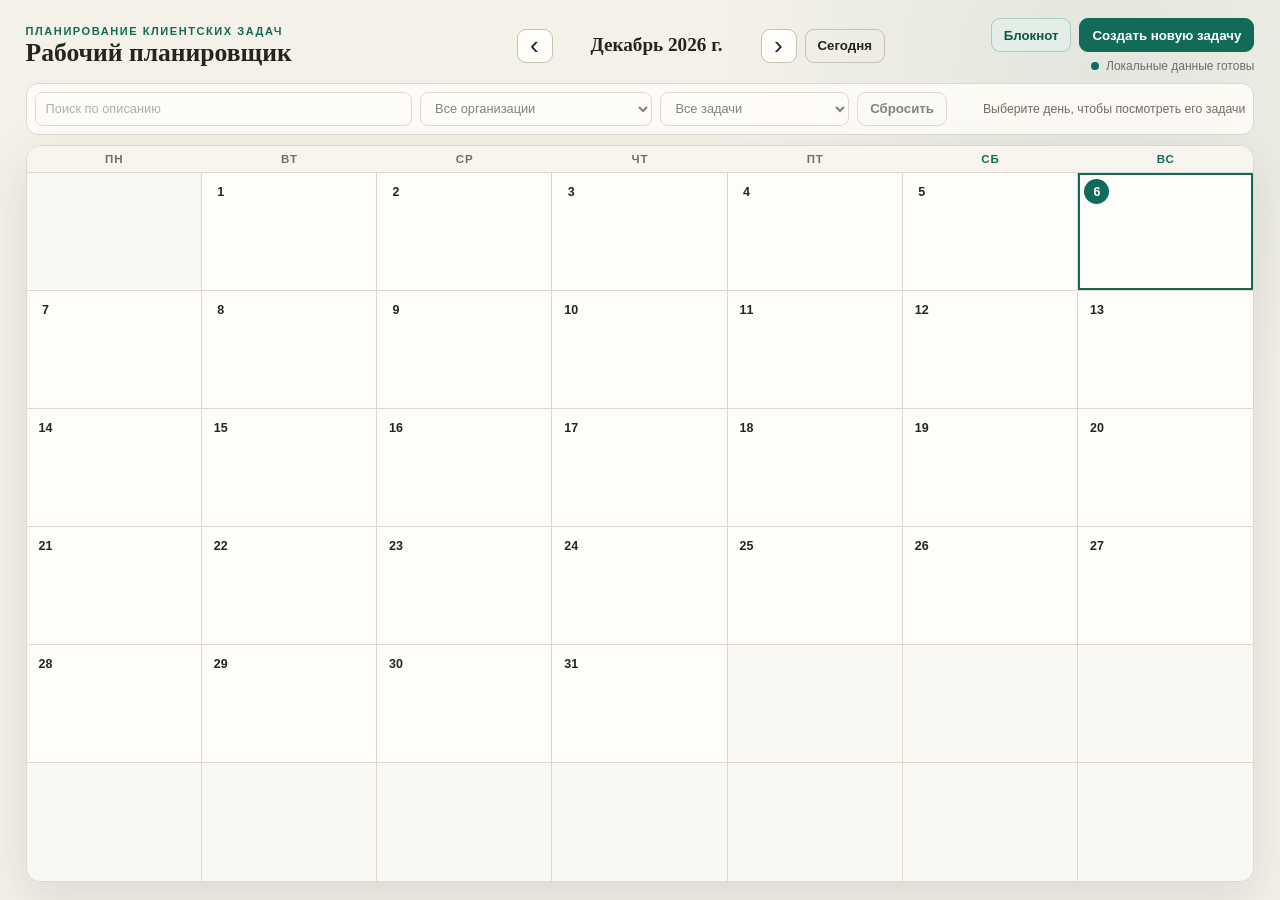
==== index.html @ 8e03b90f "feat: complete planner lifecycle checkpoint" ====
<!doctype html>
<html lang="ru">
<head>
  <meta charset="UTF-8">
  <meta name="viewport" content="width=device-width, initial-scale=1.0">
  <meta name="color-scheme" content="light">
  <title>Рабочий планировщик</title>
  <link rel="stylesheet" href="styles.css">
  <script src="app.js" defer></script>
</head>
<body>
  <div class="app-shell" id="app" data-app-state="loading">
    <header class="app-header">
      <div class="brand">
        <p class="brand__eyebrow">Планирование клиентских задач</p>
        <h1 class="brand__title">Рабочий планировщик</h1>
      </div>

      <div class="month-navigation" aria-label="Навигация по календарю">
        <button class="icon-button" id="previousMonthButton" type="button" aria-label="Предыдущий месяц">‹</button>
        <h2 class="month-navigation__title" id="monthTitle" aria-live="polite"></h2>
        <button class="icon-button" id="nextMonthButton" type="button" aria-label="Следующий месяц">›</button>
        <button class="button button--quiet" id="todayButton" type="button">Сегодня</button>
      </div>

      <div class="header-actions">
        <button class="button button--secondary" id="notebookButton" type="button">Блокнот</button>
        <button class="button button--primary" id="createTaskButton" type="button">Создать новую задачу</button>
      </div>

      <div class="storage-status" aria-live="polite">
        <span class="storage-status__dot" aria-hidden="true"></span>
        <span id="storageStatus">Проверка локальных данных…</span>
      </div>
    </header>

    <section class="toolbar" aria-label="Поиск и фильтры">
      <label class="field field--search">
        <span class="visually-hidden">Поиск по описанию</span>
        <input id="searchInput" type="search" placeholder="Поиск по описанию" disabled
               title="Поиск будет добавлен на шаге 5">
      </label>
      <label class="field">
        <span class="visually-hidden">Организация</span>
        <select id="organizationFilter" disabled title="Фильтр будет добавлен на шаге 5">
          <option>Все организации</option>
        </select>
      </label>
      <label class="field">
        <span class="visually-hidden">Статус</span>
        <select id="statusFilter" disabled title="Фильтр будет добавлен на шаге 5">
          <option>Все задачи</option>
        </select>
      </label>
      <button class="button button--quiet" id="resetFiltersButton" type="button" disabled
              title="Сброс фильтров будет добавлен на шаге 5">Сбросить</button>
      <p class="toolbar__hint" id="calendarHint">Выберите день, чтобы посмотреть его задачи</p>
    </section>

    <main class="app-main">
      <section class="calendar-panel" id="calendarPanel" aria-labelledby="monthTitle">
        <div class="weekday-row" aria-hidden="true">
          <span>Пн</span><span>Вт</span><span>Ср</span><span>Чт</span><span>Пт</span><span>Сб</span><span>Вс</span>
        </div>
        <div class="calendar-grid" id="calendarGrid"></div>
      </section>

      <section class="blocking-state" id="storageError" role="alert" aria-live="assertive" hidden>
        <div class="blocking-state__mark" aria-hidden="true">!</div>
        <div class="blocking-state__content">
          <h2 id="storageErrorTitle">Не удалось прочитать локальные данные</h2>
          <p id="storageErrorText">Данные не были изменены.</p>
          <div class="blocking-state__actions">
            <button class="button button--primary" id="retryStorageButton" type="button">Повторить чтение</button>
            <button class="button button--danger" id="clearStorageButton" type="button">Очистить локальные данные</button>
          </div>
        </div>
      </section>
    </main>

    <div class="toast" id="toast" role="status" aria-live="polite" hidden></div>
  </div>

  <dialog class="day-dialog" id="dayDialog" aria-labelledby="dayDialogTitle">
    <div class="day-dialog__content">
      <header class="day-dialog__header">
        <div>
          <p class="day-dialog__eyebrow">Задачи на день</p>
          <h2 id="dayDialogTitle"></h2>
        </div>
        <button class="icon-button day-dialog__close" id="closeDayDialogButton" type="button"
                aria-label="Закрыть окно">×</button>
      </header>
      <div class="day-dialog__actions">
        <button class="button button--primary" id="createDayTaskButton" type="button">Создать задачу</button>
      </div>
      <div class="day-task-list" id="dayTaskList"></div>
    </div>
  </dialog>

  <dialog class="task-form-dialog" id="taskFormDialog" aria-labelledby="taskFormTitle">
    <form class="task-form" id="taskForm" novalidate>
      <header class="task-form__header">
        <div>
          <p class="day-dialog__eyebrow" id="taskFormModeLabel">Новая задача</p>
          <h2 id="taskFormTitle">Создать задачу</h2>
        </div>
        <button class="icon-button" id="closeTaskFormButton" type="button" aria-label="Закрыть">×</button>
      </header>

      <div class="task-form__body">
        <div class="form-group">
          <label for="organizationInput">Организации</label>
          <div class="organization-tags" id="organizationTags" aria-live="polite"></div>
          <div class="organization-entry">
            <input id="organizationInput" type="text" maxlength="100" list="organizationSuggestions"
                   autocomplete="off" placeholder="Введите название и нажмите Enter">
            <button class="button button--quiet" id="addOrganizationButton" type="button">Добавить</button>
          </div>
          <datalist id="organizationSuggestions"></datalist>
          <p class="form-help">До 5 организаций. Для общей задачи добавьте несколько.</p>
          <p class="form-error" id="organizationError" role="alert" hidden></p>
        </div>

        <div class="form-group form-group--date">
          <label for="taskDateInput">Дата</label>
          <div class="date-entry">
            <input id="taskDateInput" type="date">
            <button class="button button--quiet" id="clearTaskDateButton" type="button">Без даты</button>
          </div>
          <p class="form-help" id="dateHelp">Без даты задача будет сохранена в блокноте.</p>
          <p class="form-error" id="dateError" role="alert" hidden></p>
        </div>

        <div class="form-group">
          <div class="form-label-row">
            <label for="taskDescriptionInput">Описание задачи</label>
            <span id="descriptionCounter">0 / 3000</span>
          </div>
          <textarea id="taskDescriptionInput" rows="7" maxlength="3000"
                    placeholder="Опишите, что нужно сделать"></textarea>
          <p class="form-error" id="descriptionError" role="alert" hidden></p>
        </div>

        <p class="form-error form-error--summary" id="taskFormError" role="alert" hidden></p>
      </div>

      <footer class="task-form__footer">
        <button class="button" id="cancelTaskFormButton" type="button">Отмена</button>
        <button class="button button--primary" id="saveTaskButton" type="submit">Сохранить</button>
      </footer>
    </form>
  </dialog>

  <dialog class="notebook-dialog" id="notebookDialog" aria-labelledby="notebookDialogTitle">
    <div class="notebook-dialog__content">
      <header class="notebook-dialog__header">
        <div>
          <p class="day-dialog__eyebrow">Задачи без даты</p>
          <h2 id="notebookDialogTitle">Блокнот</h2>
        </div>
        <button class="icon-button" id="closeNotebookButton" type="button" aria-label="Закрыть">×</button>
      </header>
      <div class="notebook-list" id="notebookList"></div>
    </div>
  </dialog>

  <dialog class="transfer-dialog" id="transferDialog" aria-labelledby="transferDialogTitle">
    <div class="dialog__content">
      <h2 id="transferDialogTitle">Перенести задачу</h2>
      <p id="transferTaskLabel"></p>
      <div class="form-group">
        <label for="transferDateInput">Новая дата</label>
        <input id="transferDateInput" type="date">
        <p class="form-help" id="transferDateHelp"></p>
        <p class="form-error" id="transferDateError" role="alert" hidden></p>
      </div>
      <div class="dialog__actions">
        <button class="button" id="cancelTransferButton" type="button">Отмена</button>
        <button class="button button--primary" id="confirmTransferButton" type="button">Перенести</button>
      </div>
    </div>
  </dialog>

  <dialog class="unsaved-dialog" id="unsavedDialog" aria-labelledby="unsavedDialogTitle">
    <div class="dialog__content">
      <h2 id="unsavedDialogTitle">Есть несохранённые изменения</h2>
      <p>Сохранить изменения перед закрытием формы?</p>
      <div class="dialog__actions dialog__actions--three">
        <button class="button" id="cancelUnsavedButton" type="button">Отмена</button>
        <button class="button" id="discardUnsavedButton" type="button">Не сохранять</button>
        <button class="button button--primary" id="saveUnsavedButton" type="button">Сохранить</button>
      </div>
    </div>
  </dialog>

  <dialog class="confirm-action-dialog" id="confirmActionDialog" aria-labelledby="confirmActionTitle">
    <div class="dialog__content">
      <h2 id="confirmActionTitle">Подтвердите действие</h2>
      <p id="confirmActionText"></p>
      <div class="dialog__actions">
        <button class="button" id="cancelActionButton" type="button">Отмена</button>
        <button class="button button--danger" id="confirmActionButton" type="button">Подтвердить</button>
      </div>
    </div>
  </dialog>

  <dialog class="dialog" id="clearStorageDialog" aria-labelledby="clearStorageDialogTitle">
    <form method="dialog" class="dialog__content">
      <h2 id="clearStorageDialogTitle">Очистить повреждённые данные?</h2>
      <p>Повреждённые локальные данные будут удалены без возможности восстановления.</p>
      <div class="dialog__actions">
        <button class="button" value="cancel" autofocus>Отмена</button>
        <button class="button button--danger" id="confirmClearStorageButton" value="confirm">Удалить данные</button>
      </div>
    </form>
  </dialog>

  <noscript>
    <p class="noscript-message">Для работы планировщика необходимо включить JavaScript.</p>
  </noscript>
</body>
</html>
---- styles.css ----
:root {
  color-scheme: light;
  --page: #f4f1e9;
  --surface: #fffdf9;
  --surface-soft: #f8f5ee;
  --ink: #25241f;
  --muted: #736d62;
  --line: #ded8cc;
  --line-strong: #c9c0b1;
  --green: #126b59;
  --green-dark: #0b5648;
  --green-soft: #e4eee8;
  --gold: #bd8b37;
  --gold-soft: #f4ead4;
  --danger: #a3423c;
  --danger-soft: #f7e7e4;
  --shadow: 0 18px 50px rgba(62, 55, 44, 0.13);
  font-family: Inter, "Segoe UI", Arial, sans-serif;
  font-synthesis: none;
}

* {
  box-sizing: border-box;
}

html,
body {
  width: 100%;
  height: 100%;
  margin: 0;
  overflow: hidden;
}

body {
  min-width: 680px;
  background:
    radial-gradient(circle at 86% 8%, rgba(18, 107, 89, 0.08), transparent 24rem),
    var(--page);
  color: var(--ink);
}

button,
input,
select {
  font: inherit;
}

button,
select {
  cursor: pointer;
}

button:focus-visible,
input:focus-visible,
select:focus-visible {
  outline: 3px solid rgba(189, 139, 55, 0.45);
  outline-offset: 2px;
}

button:disabled,
input:disabled,
select:disabled {
  cursor: not-allowed;
  opacity: 0.56;
}

[hidden] {
  display: none !important;
}

.visually-hidden {
  position: absolute;
  width: 1px;
  height: 1px;
  padding: 0;
  margin: -1px;
  overflow: hidden;
  clip: rect(0, 0, 0, 0);
  white-space: nowrap;
  border: 0;
}

.app-shell {
  display: grid;
  grid-template-rows: auto auto minmax(0, 1fr);
  gap: clamp(8px, 1.1vh, 13px);
  width: 100%;
  height: 100dvh;
  padding: clamp(12px, 2vh, 22px) clamp(14px, 2vw, 32px);
}

.app-header {
  grid-row: 1;
  display: grid;
  grid-template-columns: minmax(210px, 0.85fr) minmax(360px, 1.2fr) auto;
  grid-template-areas:
    "brand navigation actions"
    "brand navigation status";
  gap: 7px 18px;
  align-items: center;
}

.brand {
  grid-area: brand;
  min-width: 0;
}

.brand__eyebrow,
.day-dialog__eyebrow {
  margin: 0 0 3px;
  color: var(--green);
  font-size: 0.69rem;
  font-weight: 800;
  letter-spacing: 0.14em;
  text-transform: uppercase;
}

.brand__title {
  margin: 0;
  font-family: Georgia, "Times New Roman", serif;
  font-size: clamp(1.45rem, 2vw, 2.15rem);
  line-height: 1;
}

.month-navigation {
  grid-area: navigation;
  display: flex;
  align-items: center;
  justify-content: center;
  gap: 8px;
  min-width: 0;
}

.month-navigation__title {
  width: clamp(158px, 15vw, 220px);
  margin: 0;
  overflow: hidden;
  font-family: Georgia, "Times New Roman", serif;
  font-size: clamp(1.1rem, 1.5vw, 1.5rem);
  line-height: 1.15;
  text-align: center;
  text-overflow: ellipsis;
  white-space: nowrap;
}

.header-actions {
  grid-area: actions;
  display: flex;
  justify-content: flex-end;
  gap: 8px;
}

.storage-status {
  grid-area: status;
  display: flex;
  align-items: center;
  justify-content: flex-end;
  gap: 7px;
  color: var(--muted);
  font-size: 0.75rem;
  white-space: nowrap;
}

.storage-status__dot {
  width: 8px;
  height: 8px;
  border-radius: 50%;
  background: var(--gold);
}

[data-app-state="ready"] .storage-status__dot {
  background: var(--green);
}

[data-app-state="error"] .storage-status__dot {
  background: var(--danger);
}

.button,
.icon-button {
  min-height: 34px;
  border: 1px solid var(--line-strong);
  border-radius: 9px;
  background: var(--surface);
  color: var(--ink);
  transition: background 120ms ease, border-color 120ms ease, transform 120ms ease;
}

.button {
  padding: 6px 12px;
  font-size: 0.83rem;
  font-weight: 650;
  white-space: nowrap;
}

.icon-button {
  display: inline-grid;
  place-items: center;
  width: 36px;
  padding: 0;
  font-size: 1.65rem;
  line-height: 1;
}

.button:not(:disabled):hover,
.icon-button:not(:disabled):hover {
  border-color: var(--green);
  background: var(--green-soft);
}

.button:not(:disabled):active,
.icon-button:not(:disabled):active {
  transform: translateY(1px);
}

.button--primary {
  border-color: var(--green);
  background: var(--green);
  color: #fff;
}

.button--primary:not(:disabled):hover {
  background: var(--green-dark);
  color: #fff;
}

.button--secondary {
  border-color: rgba(18, 107, 89, 0.28);
  background: var(--green-soft);
  color: var(--green-dark);
}

.button--quiet {
  background: transparent;
}

.button--danger {
  border-color: var(--danger);
  background: var(--danger);
  color: #fff;
}

.toolbar {
  grid-row: 2;
  display: grid;
  grid-template-columns: minmax(180px, 1.3fr) minmax(155px, 0.8fr) minmax(135px, 0.65fr) auto minmax(190px, 1fr);
  gap: 8px;
  align-items: center;
  min-width: 0;
  padding: 8px;
  border: 1px solid var(--line);
  border-radius: 12px;
  background: rgba(255, 253, 249, 0.85);
}

.field {
  min-width: 0;
}

.field input,
.field select {
  width: 100%;
  height: 34px;
  min-width: 0;
  border: 1px solid var(--line-strong);
  border-radius: 8px;
  background: var(--surface);
  color: var(--ink);
  padding: 6px 10px;
  font-size: 0.8rem;
}

.toolbar__hint {
  margin: 0;
  overflow: hidden;
  color: var(--muted);
  font-size: 0.77rem;
  text-align: right;
  text-overflow: ellipsis;
  white-space: nowrap;
}

.app-main {
  grid-row: 3;
  height: 100%;
  min-height: 0;
}

.calendar-panel {
  display: grid;
  grid-template-rows: auto minmax(0, 1fr);
  height: 100%;
  min-height: 0;
  overflow: hidden;
  border: 1px solid var(--line);
  border-radius: 15px;
  background: var(--surface);
  box-shadow: var(--shadow);
}

.weekday-row,
.calendar-grid {
  display: grid;
  grid-template-columns: repeat(7, minmax(0, 1fr));
}

.weekday-row {
  border-bottom: 1px solid var(--line);
  background: var(--surface-soft);
}

.weekday-row span {
  padding: 7px 5px;
  color: var(--muted);
  font-size: 0.72rem;
  font-weight: 800;
  letter-spacing: 0.08em;
  text-align: center;
  text-transform: uppercase;
}

.weekday-row span:nth-last-child(-n + 2) {
  color: var(--green);
}

.calendar-grid {
  grid-template-rows: repeat(6, minmax(0, 1fr));
  min-height: 0;
  overflow: hidden;
}

.calendar-day,
.calendar-day--outside {
  min-width: 0;
  min-height: 0;
  border: 0;
  border-right: 1px solid var(--line);
  border-bottom: 1px solid var(--line);
  background: transparent;
}

.calendar-day:nth-child(7n),
.calendar-day--outside:nth-child(7n) {
  border-right: 0;
}

.calendar-day:nth-last-child(-n + 7),
.calendar-day--outside:nth-last-child(-n + 7) {
  border-bottom: 0;
}

.calendar-day {
  display: flex;
  flex-direction: column;
  gap: 3px;
  overflow: hidden;
  padding: clamp(5px, 0.7vh, 8px);
  color: var(--ink);
  text-align: left;
}

.calendar-day:hover {
  background: var(--surface-soft);
}

.calendar-day--outside {
  background: #faf8f3;
}

.calendar-day--today {
  box-shadow: inset 0 0 0 2px var(--green);
}

.calendar-day--selected {
  background: var(--green-soft);
}

.calendar-day__top {
  display: flex;
  align-items: center;
  justify-content: space-between;
  gap: 6px;
}

.calendar-day__number {
  display: inline-grid;
  place-items: center;
  width: 25px;
  height: 25px;
  border-radius: 50%;
  font-size: 0.78rem;
  font-weight: 800;
}

.calendar-day--today .calendar-day__number {
  background: var(--green);
  color: #fff;
}

.calendar-day__count {
  padding: 2px 6px;
  border-radius: 999px;
  background: var(--gold-soft);
  color: #76521d;
  font-size: 0.67rem;
  font-weight: 800;
  white-space: nowrap;
}

.calendar-day__organizations {
  display: grid;
  gap: 2px;
  min-height: 0;
  overflow: hidden;
}

.calendar-day__organization {
  overflow: hidden;
  color: var(--muted);
  font-size: clamp(0.63rem, 0.72vw, 0.76rem);
  line-height: 1.2;
  text-overflow: ellipsis;
  white-space: nowrap;
}

.calendar-day__organization::before {
  content: "• ";
  color: var(--green);
}

.calendar-day__organization--completed {
  color: var(--muted);
  opacity: 0.65;
  text-decoration: line-through;
  text-decoration-thickness: 1px;
}

.calendar-day__organization--completed::before {
  color: var(--line-strong);
}

.day-dialog,
.dialog,
.task-form-dialog,
.notebook-dialog,
.confirm-action-dialog,
.transfer-dialog,
.unsaved-dialog {
  padding: 0;
  border: 0;
  border-radius: 16px;
  background: var(--surface);
  color: var(--ink);
  box-shadow: 0 24px 80px rgba(28, 27, 24, 0.3);
}

.day-dialog {
  width: min(650px, calc(100vw - 40px));
  max-height: min(78vh, 700px);
}

.day-dialog::backdrop,
.dialog::backdrop,
.task-form-dialog::backdrop,
.notebook-dialog::backdrop,
.confirm-action-dialog::backdrop,
.transfer-dialog::backdrop,
.unsaved-dialog::backdrop {
  background: rgba(37, 36, 31, 0.38);
  backdrop-filter: blur(2px);
}

.day-dialog__content {
  display: grid;
  grid-template-rows: auto auto minmax(80px, 1fr);
  max-height: min(78vh, 700px);
}

.day-dialog__header {
  display: flex;
  align-items: flex-start;
  justify-content: space-between;
  gap: 18px;
  padding: 20px 20px 12px;
  border-bottom: 1px solid var(--line);
}

.day-dialog__header h2,
.dialog__content h2 {
  margin: 0;
  font-family: Georgia, "Times New Roman", serif;
  font-size: 1.45rem;
}

.day-dialog__close {
  flex: 0 0 auto;
  font-size: 1.35rem;
}

.day-dialog__actions {
  display: flex;
  justify-content: flex-end;
  padding: 10px 20px;
  background: var(--surface-soft);
}

.day-task-list {
  min-height: 80px;
  padding: 12px 20px 20px;
  overflow-y: auto;
}

.day-task-empty {
  display: grid;
  place-items: center;
  min-height: 100px;
  margin: 0;
  color: var(--muted);
  text-align: center;
}

.day-task-card {
  display: grid;
  grid-template-columns: minmax(0, 1fr) auto;
  gap: 5px 14px;
  padding: 11px 12px;
  border: 1px solid var(--line);
  border-left: 4px solid var(--green);
  border-radius: 10px;
  background: var(--surface);
}

.day-task-card--completed {
  border-left-color: var(--line-strong);
  background: #f5f2eb;
  opacity: 0.72;
}

.day-task-card--completed .day-task-card__summary-title,
.day-task-card--completed .day-task-card__summary-excerpt,
.day-task-card--completed .day-task-card__description {
  color: var(--muted);
  text-decoration: line-through;
  text-decoration-thickness: 1px;
}

.day-task-card--auto-carried {
  border-color: #d8bd78;
  border-left-color: var(--gold);
  background: var(--gold-soft);
}

.day-task-card__summary {
  grid-column: 1 / -1;
  display: grid;
  grid-template-columns: minmax(0, 1fr) auto;
  gap: 4px 8px;
  width: 100%;
}

.day-task-card__summary-toggle {
  display: grid;
  gap: 4px;
  min-width: 0;
  padding: 0;
  border: 0;
  background: transparent;
  color: var(--ink);
  text-align: left;
  cursor: pointer;
}

.day-task-card__summary-title {
  overflow: hidden;
  font-size: 0.86rem;
  font-weight: 800;
  text-overflow: ellipsis;
  white-space: nowrap;
}

.day-task-card__summary-excerpt {
  overflow: hidden;
  color: var(--muted);
  font-size: 0.76rem;
  text-overflow: ellipsis;
  white-space: nowrap;
}

.day-task-card__summary-checkbox {
  grid-row: 1 / span 2;
  grid-column: 2;
  display: inline-flex;
  align-self: center;
  align-items: center;
  justify-content: center;
  min-width: 36px;
  min-height: 36px;
  cursor: pointer;
}

.day-task-card__summary-checkbox input {
  width: 18px;
  height: 18px;
  margin: 0;
  accent-color: var(--green);
}

.day-task-card__markers {
  grid-column: 1 / -1;
  display: flex;
  flex-wrap: wrap;
  gap: 5px;
}

.task-marker {
  display: inline-flex;
  align-items: center;
  gap: 3px;
  padding: 2px 6px;
  border: 1px solid var(--line-strong);
  border-radius: 999px;
  color: var(--muted);
  font-size: 0.66rem;
  font-weight: 800;
}

.task-marker--edited {
  border-color: #d9bd75;
  background: #fff8e6;
  color: #755719;
}

.task-marker--carried {
  border-color: #c9a750;
  background: #fff8e7;
  color: #594313;
}

.day-task-card__details {
  grid-column: 1 / -1;
  display: grid;
  grid-template-columns: minmax(0, 1fr) auto;
  gap: 7px 12px;
  padding-top: 8px;
  border-top: 1px solid var(--line);
}

.day-task-card__date {
  margin: 0;
  color: var(--muted);
  font-size: 0.72rem;
}

.day-task-card + .day-task-card {
  margin-top: 8px;
}

.day-task-card__title,
.day-task-card__description {
  margin: 0;
  overflow-wrap: anywhere;
}

.day-task-card__title {
  font-size: 0.86rem;
  font-weight: 800;
}

.day-task-card__description {
  grid-column: 1 / -1;
  color: var(--muted);
  font-size: 0.8rem;
  line-height: 1.4;
  white-space: pre-wrap;
}

.day-task-card__status {
  color: var(--muted);
  font-size: 0.72rem;
}

.day-task-card__organizations,
.notebook-card__organizations {
  grid-column: 1 / -1;
  display: flex;
  flex-wrap: wrap;
  gap: 5px;
}

.organization-chip {
  display: inline-flex;
  align-items: center;
  min-width: 0;
  max-width: 100%;
  padding: 3px 7px;
  border-radius: 999px;
  background: var(--green-soft);
  color: var(--green-dark);
  font-size: 0.7rem;
  font-weight: 700;
}

.day-task-card__actions {
  grid-column: 1 / -1;
  display: flex;
  flex-wrap: wrap;
  justify-content: flex-end;
  gap: 6px;
  padding-top: 4px;
}

.day-task-card__order-actions {
  display: inline-flex;
  gap: 5px;
  margin-right: auto;
}

.task-form-dialog {
  width: min(620px, calc(100vw - 36px));
  max-height: min(88vh, 760px);
}

.task-form {
  display: grid;
  grid-template-rows: auto minmax(0, 1fr) auto;
  max-height: min(88vh, 760px);
}

.task-form__header,
.notebook-dialog__header {
  display: flex;
  align-items: flex-start;
  justify-content: space-between;
  gap: 16px;
  padding: 18px 20px 13px;
  border-bottom: 1px solid var(--line);
}

.task-form__header h2,
.notebook-dialog__header h2 {
  margin: 0;
  font-family: Georgia, "Times New Roman", serif;
  font-size: 1.45rem;
}

.task-form__body {
  display: grid;
  gap: 16px;
  padding: 17px 20px;
  overflow-y: auto;
}

.task-form__footer {
  display: flex;
  justify-content: flex-end;
  gap: 8px;
  padding: 12px 20px;
  border-top: 1px solid var(--line);
  background: var(--surface-soft);
}

.form-group {
  min-width: 0;
}

.form-group > label,
.form-label-row label {
  display: block;
  margin-bottom: 7px;
  font-size: 0.78rem;
  font-weight: 800;
}

.form-label-row {
  display: flex;
  align-items: baseline;
  justify-content: space-between;
  gap: 12px;
}

.form-label-row span,
.form-help {
  color: var(--muted);
  font-size: 0.7rem;
}

.form-help,
.form-error {
  margin: 6px 0 0;
}

.form-error {
  color: var(--danger);
  font-size: 0.73rem;
  font-weight: 700;
}

.form-error--summary {
  padding: 8px 10px;
  border-radius: 8px;
  background: var(--danger-soft);
}

.organization-entry,
.date-entry {
  display: flex;
  gap: 7px;
}

.organization-entry input,
.date-entry input,
.task-form textarea {
  width: 100%;
  min-width: 0;
  border: 1px solid var(--line-strong);
  border-radius: 9px;
  background: #fff;
  color: var(--ink);
}

.organization-entry input,
.date-entry input {
  height: 36px;
  padding: 6px 10px;
}

.task-form textarea {
  min-height: 125px;
  padding: 10px 11px;
  line-height: 1.45;
  resize: vertical;
}

.organization-tags {
  display: flex;
  flex-wrap: wrap;
  gap: 6px;
  min-height: 0;
  margin-bottom: 7px;
}

.organization-tag {
  display: inline-flex;
  align-items: center;
  gap: 5px;
  max-width: 100%;
  padding: 4px 5px 4px 9px;
  border: 1px solid rgba(18, 107, 89, 0.25);
  border-radius: 999px;
  background: var(--green-soft);
  color: var(--green-dark);
  font-size: 0.73rem;
  font-weight: 750;
}

.organization-tag__name {
  overflow: hidden;
  text-overflow: ellipsis;
  white-space: nowrap;
}

.organization-tag__remove {
  display: inline-grid;
  place-items: center;
  width: 22px;
  height: 22px;
  padding: 0;
  border: 0;
  border-radius: 50%;
  background: transparent;
  color: var(--green-dark);
  cursor: pointer;
}

.organization-tag__remove:hover {
  background: rgba(18, 107, 89, 0.12);
}

.notebook-dialog {
  width: min(790px, calc(100vw - 36px));
  max-height: min(84vh, 760px);
}

.notebook-dialog__content {
  display: grid;
  grid-template-rows: auto minmax(120px, 1fr);
  max-height: min(84vh, 760px);
}

.notebook-list {
  min-height: 120px;
  padding: 14px 18px 20px;
  overflow-y: auto;
}

.notebook-empty {
  display: grid;
  place-items: center;
  min-height: 190px;
  margin: 0;
  color: var(--muted);
  text-align: center;
}

.notebook-card {
  display: grid;
  grid-template-columns: minmax(0, 1fr) auto;
  gap: 7px 12px;
  padding: 12px 14px;
  border: 1px solid var(--line);
  border-left: 4px solid var(--gold);
  border-radius: 11px;
  background: #fff;
}

.notebook-card + .notebook-card {
  margin-top: 9px;
}

.notebook-card__title,
.notebook-card__description {
  margin: 0;
  overflow-wrap: anywhere;
}

.notebook-card__title {
  font-size: 0.9rem;
}

.notebook-card__description {
  grid-column: 1 / -1;
  color: var(--muted);
  font-size: 0.8rem;
  line-height: 1.45;
  white-space: pre-wrap;
}

.notebook-card__actions {
  grid-column: 1 / -1;
  display: flex;
  flex-wrap: wrap;
  justify-content: flex-end;
  gap: 6px;
  padding-top: 3px;
}

.notebook-card__actions .button,
.day-task-card__actions .button {
  min-height: 30px;
  padding: 4px 9px;
  font-size: 0.73rem;
}

.confirm-action-dialog {
  width: min(470px, calc(100vw - 36px));
}

.transfer-dialog,
.unsaved-dialog {
  width: min(500px, calc(100vw - 36px));
}

.transfer-dialog input[type="date"] {
  width: 100%;
  height: 38px;
  margin-top: 2px;
  padding: 6px 10px;
  border: 1px solid var(--line-strong);
  border-radius: 9px;
  background: #fff;
  color: var(--ink);
}

.dialog__actions--three {
  justify-content: space-between;
}

.task-form-dialog[data-mode^="edit"] .task-form__body {
  box-shadow: inset 4px 0 var(--green);
  background: linear-gradient(90deg, rgba(228, 238, 232, 0.65), transparent 25%);
}

@media (prefers-reduced-motion: reduce) {
  *,
  *::before,
  *::after {
    scroll-behavior: auto !important;
    transition-duration: 0.01ms !important;
    animation-duration: 0.01ms !important;
    animation-iteration-count: 1 !important;
  }
}

.blocking-state {
  display: flex;
  align-items: center;
  justify-content: center;
  gap: 16px;
  height: 100%;
  padding: 28px;
  border: 1px solid #e9c2bd;
  border-radius: 15px;
  background: var(--danger-soft);
}

.blocking-state__mark {
  display: grid;
  place-items: center;
  width: 48px;
  height: 48px;
  flex: 0 0 auto;
  border-radius: 50%;
  background: var(--danger);
  color: #fff;
  font: 700 1.4rem Georgia, serif;
}

.blocking-state h2,
.blocking-state p {
  margin: 0 0 7px;
}

.blocking-state__actions,
.dialog__actions {
  display: flex;
  flex-wrap: wrap;
  gap: 8px;
  margin-top: 14px;
}

.dialog__content {
  width: min(470px, calc(100vw - 40px));
  padding: 24px;
}

.dialog__content p {
  color: var(--muted);
  line-height: 1.5;
}

.dialog__actions {
  justify-content: flex-end;
}

.toast {
  position: fixed;
  right: 20px;
  bottom: 20px;
  z-index: 20;
  max-width: min(390px, calc(100vw - 40px));
  padding: 10px 14px;
  border-radius: 9px;
  background: var(--green-dark);
  color: #fff;
  box-shadow: var(--shadow);
  font-size: 0.82rem;
}

.noscript-message {
  position: fixed;
  inset: 20px;
  display: grid;
  place-items: center;
  margin: 0;
  border: 1px solid var(--danger);
  border-radius: 14px;
  background: var(--danger-soft);
}

@media (max-width: 1180px) {
  .app-header {
    grid-template-columns: minmax(190px, 0.7fr) minmax(335px, 1fr) auto;
    column-gap: 10px;
  }

  .storage-status {
    display: none;
  }

  .toolbar {
    grid-template-columns: minmax(160px, 1.1fr) minmax(145px, 0.75fr) minmax(125px, 0.65fr) auto;
  }

  .toolbar__hint {
    display: none;
  }

  .calendar-day__organization:nth-child(n + 3) {
    display: none;
  }
}

@media (max-width: 900px) {
  .app-shell {
    padding-inline: 12px;
  }

  .app-header {
    grid-template-columns: minmax(175px, 0.6fr) minmax(315px, 1fr) auto;
  }

  .brand__eyebrow,
  .header-actions .button--secondary {
    display: none;
  }

  .header-actions .button {
    padding-inline: 8px;
  }

  .calendar-day__organization:nth-child(n + 2) {
    display: none;
  }

}

@media (max-height: 760px) {
  .app-shell {
    gap: 7px;
    padding-block: 9px;
  }

  .brand__eyebrow {
    display: none;
  }

  .toolbar {
    padding-block: 5px;
  }

  .weekday-row span {
    padding-block: 4px;
  }

  .calendar-day {
    gap: 1px;
    padding-block: 3px;
  }

  .calendar-day__number {
    width: 22px;
    height: 22px;
  }
}

@media (max-height: 620px) {
  .app-shell {
    gap: 4px;
    padding-block: 6px;
  }

  .app-header {
    gap: 3px 10px;
  }

  .brand__eyebrow,
  .storage-status {
    display: none;
  }

  .toolbar {
    gap: 4px;
    padding: 4px;
  }

  .button,
  .icon-button,
  .field input,
  .field select {
    min-height: 30px;
    height: 30px;
  }

  .brand__title {
    font-size: 1.3rem;
  }

  .month-navigation__title {
    font-size: 1.05rem;
  }

  .weekday-row span {
    padding-block: 3px;
  }

  .calendar-day {
    padding-block: 2px;
  }

  .calendar-day__number {
    width: 20px;
    height: 20px;
  }
}
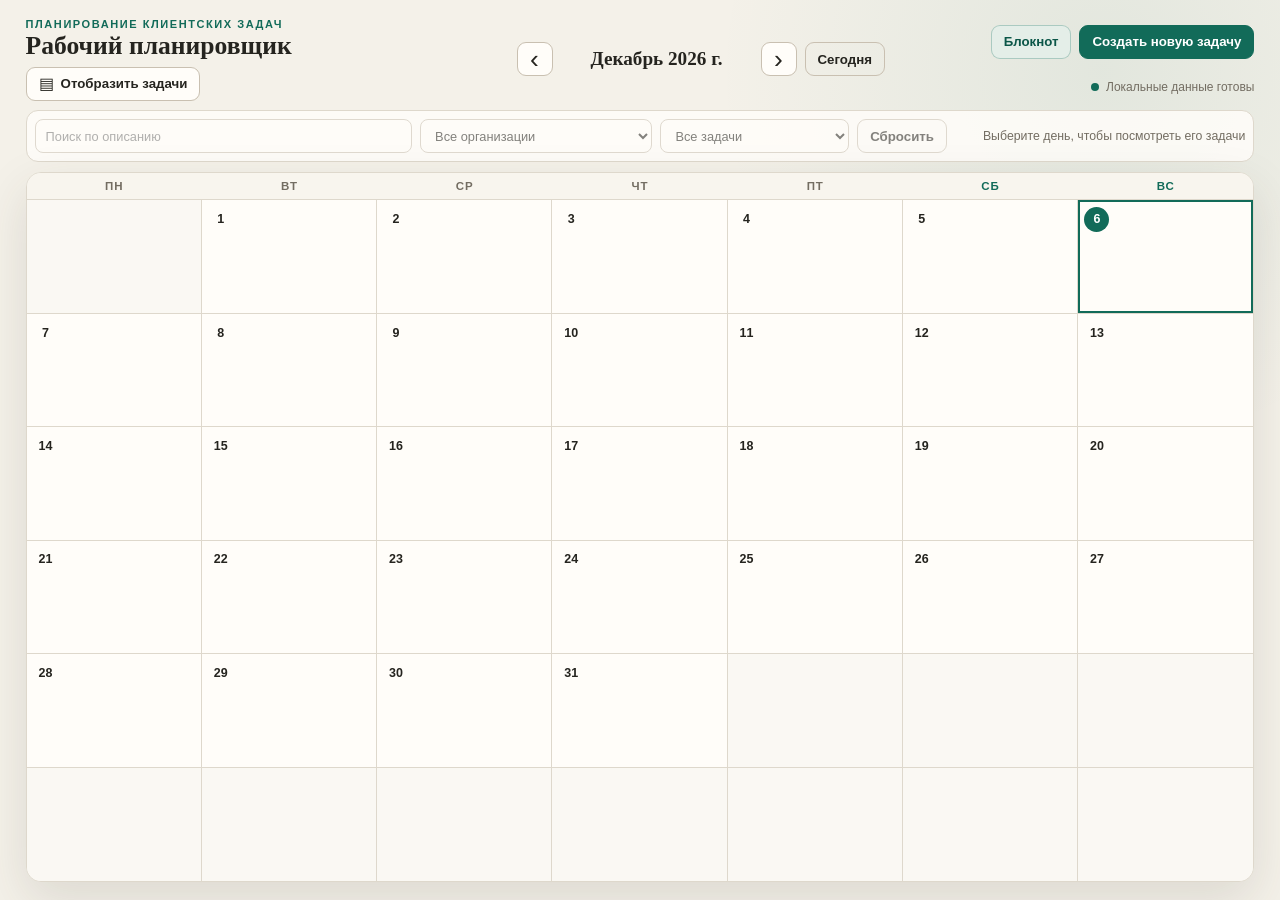
==== commit 2ce72017: "feat: add day panel and refine task controls" ====
--- a/index.html
+++ b/index.html
@@ -14,6 +14,13 @@
       <div class="brand">
         <p class="brand__eyebrow">Планирование клиентских задач</p>
         <h1 class="brand__title">Рабочий планировщик</h1>
+        <div class="brand__view-toggle">
+          <button class="button button--view-toggle" id="displayTasksButton" type="button"
+                  aria-pressed="false">
+            <span class="button--view-toggle__icon" aria-hidden="true">▤</span>
+            <span id="displayTasksButtonLabel">Отобразить задачи</span>
+          </button>
+        </div>
       </div>
 
       <div class="month-navigation" aria-label="Навигация по календарю">
@@ -57,7 +64,24 @@
       <p class="toolbar__hint" id="calendarHint">Выберите день, чтобы посмотреть его задачи</p>
     </section>
 
-    <main class="app-main">
+    <main class="app-main" id="appMain">
+      <aside class="day-sidebar" id="daySidebar" aria-labelledby="daySidebarTitle" hidden>
+        <header class="day-sidebar__header">
+          <div>
+            <p class="day-dialog__eyebrow">Задачи на день</p>
+            <h2 id="daySidebarTitle">Выберите день</h2>
+          </div>
+        </header>
+        <div class="day-sidebar__actions">
+          <button class="button button--primary" id="createSidebarTaskButton" type="button" disabled>
+            Создать задачу
+          </button>
+        </div>
+        <div class="day-task-list day-sidebar__task-list" id="daySidebarTaskList">
+          <p class="day-task-empty">Выберите день в календаре</p>
+        </div>
+      </aside>
+
       <section class="calendar-panel" id="calendarPanel" aria-labelledby="monthTitle">
         <div class="weekday-row" aria-hidden="true">
           <span>Пн</span><span>Вт</span><span>Ср</span><span>Чт</span><span>Пт</span><span>Сб</span><span>Вс</span>
--- a/styles.css
+++ b/styles.css
@@ -122,6 +122,42 @@
   line-height: 1;
 }
 
+.brand__view-toggle {
+  margin-top: 8px;
+}
+
+.button--view-toggle {
+  display: inline-flex;
+  align-items: center;
+  gap: 7px;
+  border-color: var(--line-strong);
+  background: rgba(255, 255, 255, 0.58);
+  color: var(--muted);
+}
+
+.button--view-toggle:not(:disabled):hover {
+  border-color: rgba(18, 107, 89, 0.45);
+  background: var(--green-soft);
+  color: var(--green-dark);
+}
+
+.button--view-toggle[aria-pressed="true"] {
+  border-color: rgba(18, 107, 89, 0.4);
+  background: var(--green-soft);
+  color: var(--green-dark);
+}
+
+.button--view-toggle[aria-pressed="true"]:not(:disabled):hover {
+  border-color: var(--green);
+  background: #d8e9e2;
+  color: var(--green-dark);
+}
+
+.button--view-toggle__icon {
+  font-size: 1rem;
+  line-height: 1;
+}
+
 .month-navigation {
   grid-area: navigation;
   display: flex;
@@ -282,8 +318,61 @@
 
 .app-main {
   grid-row: 3;
+  display: grid;
+  grid-template-columns: minmax(0, 1fr);
+  gap: 10px;
   height: 100%;
   min-height: 0;
+}
+
+.app-main--with-day-panel {
+  grid-template-columns: clamp(300px, 27vw, 400px) minmax(0, 1fr);
+}
+
+.day-sidebar {
+  display: grid;
+  grid-template-rows: auto auto minmax(0, 1fr);
+  min-width: 0;
+  min-height: 0;
+  overflow: hidden;
+  border: 1px solid var(--line);
+  border-radius: 15px;
+  background: var(--surface);
+  box-shadow: var(--shadow);
+}
+
+.day-sidebar__header {
+  padding: 15px 16px 11px;
+  border-bottom: 1px solid var(--line);
+}
+
+.day-sidebar__header h2 {
+  margin: 0;
+  overflow: hidden;
+  font-family: Georgia, "Times New Roman", serif;
+  font-size: 1.15rem;
+  text-overflow: ellipsis;
+  white-space: nowrap;
+}
+
+.day-sidebar__actions {
+  display: flex;
+  justify-content: flex-end;
+  padding: 8px 12px;
+  background: var(--surface-soft);
+}
+
+.day-sidebar__task-list {
+  min-height: 0;
+  padding: 10px 12px 14px;
+}
+
+.day-sidebar .day-task-card {
+  padding: 9px 10px;
+}
+
+.day-sidebar .day-task-card__actions {
+  justify-content: flex-start;
 }
 
 .calendar-panel {
@@ -550,6 +639,22 @@
   background: var(--gold-soft);
 }
 
+.day-task-card:not(.day-task-card--expanded):not(.day-task-card--auto-carried) {
+  border-left-color: var(--line-strong);
+}
+
+.day-task-card--expanded {
+  border-color: rgba(18, 107, 89, 0.72);
+  border-left-color: var(--green);
+  background: #f1f7f4;
+  box-shadow: 0 8px 22px rgba(18, 75, 63, 0.14);
+  opacity: 1;
+}
+
+.day-task-card--expanded .day-task-card__summary-title {
+  color: var(--green-dark);
+}
+
 .day-task-card__summary {
   grid-column: 1 / -1;
   display: grid;
@@ -713,6 +818,66 @@
   display: inline-flex;
   gap: 5px;
   margin-right: auto;
+}
+
+.task-icon-button {
+  position: relative;
+  display: inline-grid;
+  place-items: center;
+  width: 34px;
+  min-width: 34px;
+  min-height: 34px;
+  padding: 0;
+  border-color: transparent;
+  border-radius: 8px;
+  background: transparent;
+  color: var(--muted);
+  font-size: 1rem;
+  line-height: 1;
+}
+
+.task-icon-button:not(:disabled):hover,
+.task-icon-button:focus-visible {
+  border-color: rgba(18, 107, 89, 0.28);
+  background: var(--green-soft);
+  color: var(--green-dark);
+}
+
+.task-icon-button--danger:not(:disabled):hover,
+.task-icon-button--danger:focus-visible {
+  border-color: rgba(153, 59, 59, 0.3);
+  background: var(--danger-soft);
+  color: var(--danger);
+}
+
+.task-icon-button::after {
+  content: attr(data-tooltip);
+  position: absolute;
+  left: 50%;
+  bottom: calc(100% + 7px);
+  z-index: 8;
+  width: max-content;
+  max-width: 190px;
+  padding: 5px 7px;
+  border-radius: 6px;
+  background: var(--ink);
+  color: #fff;
+  font-family: Arial, sans-serif;
+  font-size: 0.68rem;
+  font-weight: 600;
+  line-height: 1.2;
+  opacity: 0;
+  pointer-events: none;
+  transform: translate(-50%, 3px);
+  visibility: hidden;
+  white-space: nowrap;
+}
+
+.task-icon-button:hover::after,
+.task-icon-button:focus-visible::after {
+  opacity: 1;
+  transform: translate(-50%, 0);
+  visibility: visible;
 }
 
 .task-form-dialog {
@@ -951,6 +1116,12 @@
   font-size: 0.73rem;
 }
 
+.day-task-card__actions .task-icon-button {
+  min-height: 34px;
+  padding: 0;
+  font-size: 1rem;
+}
+
 .confirm-action-dialog {
   width: min(470px, calc(100vw - 36px));
 }
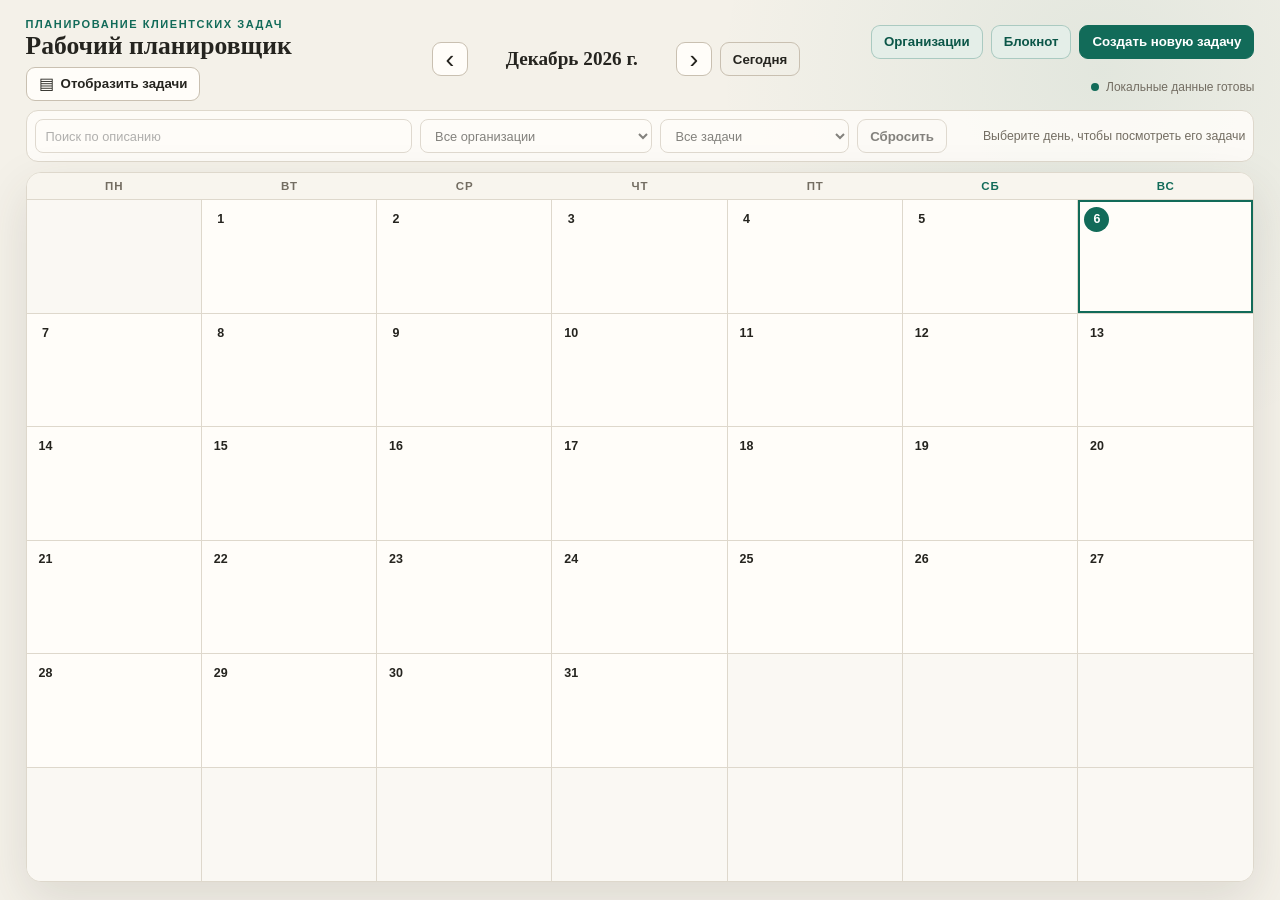
==== commit b7d0fa34: "feat: manage organizations and improve planner controls" ====
--- a/index.html
+++ b/index.html
@@ -31,6 +31,11 @@
       </div>
 
       <div class="header-actions">
+        <button class="button button--secondary organizations-button" id="organizationsButton" type="button"
+                aria-label="Организации">
+          <span class="organizations-button__full">Организации</span>
+          <span class="organizations-button__short" aria-hidden="true">Орг.</span>
+        </button>
         <button class="button button--secondary" id="notebookButton" type="button">Блокнот</button>
         <button class="button button--primary" id="createTaskButton" type="button">Создать новую задачу</button>
       </div>
@@ -189,6 +194,23 @@
     </div>
   </dialog>
 
+  <dialog class="organization-dialog" id="organizationDialog" aria-labelledby="organizationDialogTitle">
+    <div class="organization-dialog__content">
+      <header class="notebook-dialog__header">
+        <div>
+          <p class="day-dialog__eyebrow">Список клиентов</p>
+          <h2 id="organizationDialogTitle">Организации</h2>
+        </div>
+        <button class="icon-button" id="closeOrganizationDialogButton" type="button" aria-label="Закрыть">×</button>
+      </header>
+      <p class="organization-dialog__help">
+        Переименование применяется ко всем задачам. Удалённая из выбора организация сохраняется в старых задачах.
+      </p>
+      <p class="form-error organization-dialog__error" id="organizationManagerError" role="alert" hidden></p>
+      <div class="organization-manager-list" id="organizationManagerList"></div>
+    </div>
+  </dialog>
+
   <dialog class="transfer-dialog" id="transferDialog" aria-labelledby="transferDialogTitle">
     <div class="dialog__content">
       <h2 id="transferDialogTitle">Перенести задачу</h2>
--- a/styles.css
+++ b/styles.css
@@ -186,6 +186,10 @@
   gap: 8px;
 }
 
+.organizations-button__short {
+  display: none;
+}
+
 .storage-status {
   grid-area: status;
   display: flex;
@@ -532,6 +536,7 @@
 .dialog,
 .task-form-dialog,
 .notebook-dialog,
+.organization-dialog,
 .confirm-action-dialog,
 .transfer-dialog,
 .unsaved-dialog {
@@ -552,6 +557,7 @@
 .dialog::backdrop,
 .task-form-dialog::backdrop,
 .notebook-dialog::backdrop,
+.organization-dialog::backdrop,
 .confirm-action-dialog::backdrop,
 .transfer-dialog::backdrop,
 .unsaved-dialog::backdrop {
@@ -1046,6 +1052,11 @@
   max-height: min(84vh, 760px);
 }
 
+.organization-dialog {
+  width: min(620px, calc(100vw - 36px));
+  max-height: min(82vh, 700px);
+}
+
 .notebook-dialog__content {
   display: grid;
   grid-template-rows: auto minmax(120px, 1fr);
@@ -1056,6 +1067,83 @@
   min-height: 120px;
   padding: 14px 18px 20px;
   overflow-y: auto;
+}
+
+.organization-dialog__content {
+  display: grid;
+  grid-template-rows: auto auto auto minmax(110px, 1fr);
+  max-height: min(82vh, 700px);
+}
+
+.organization-dialog__help {
+  margin: 0;
+  padding: 12px 20px 6px;
+  color: var(--muted);
+  font-size: 0.78rem;
+  line-height: 1.45;
+}
+
+.organization-dialog__error {
+  margin: 4px 20px 0;
+}
+
+.organization-manager-list {
+  min-height: 110px;
+  padding: 10px 18px 18px;
+  overflow-y: auto;
+}
+
+.organization-manager-empty {
+  display: grid;
+  place-items: center;
+  min-height: 150px;
+  margin: 0;
+  color: var(--muted);
+  text-align: center;
+}
+
+.organization-manager-row {
+  display: grid;
+  grid-template-columns: minmax(0, 1fr) auto;
+  align-items: center;
+  gap: 10px;
+  padding: 10px 12px;
+  border: 1px solid var(--line);
+  border-radius: 10px;
+  background: #fff;
+}
+
+.organization-manager-row + .organization-manager-row {
+  margin-top: 7px;
+}
+
+.organization-manager-row__info {
+  display: grid;
+  gap: 3px;
+  min-width: 0;
+}
+
+.organization-manager-row__name {
+  overflow: hidden;
+  font-size: 0.86rem;
+  text-overflow: ellipsis;
+  white-space: nowrap;
+}
+
+.organization-manager-row__meta {
+  color: var(--muted);
+  font-size: 0.7rem;
+}
+
+.organization-manager-row__input {
+  min-width: 0;
+  height: 38px;
+  padding: 7px 9px;
+}
+
+.organization-manager-row__actions {
+  display: inline-flex;
+  gap: 4px;
 }
 
 .notebook-empty {
@@ -1116,7 +1204,8 @@
   font-size: 0.73rem;
 }
 
-.day-task-card__actions .task-icon-button {
+.day-task-card__actions .task-icon-button,
+.notebook-card__actions .task-icon-button {
   min-height: 34px;
   padding: 0;
   font-size: 1rem;
@@ -1256,6 +1345,14 @@
     display: none;
   }
 
+  .organizations-button__full {
+    display: none;
+  }
+
+  .organizations-button__short {
+    display: inline;
+  }
+
   .calendar-day__organization:nth-child(n + 3) {
     display: none;
   }
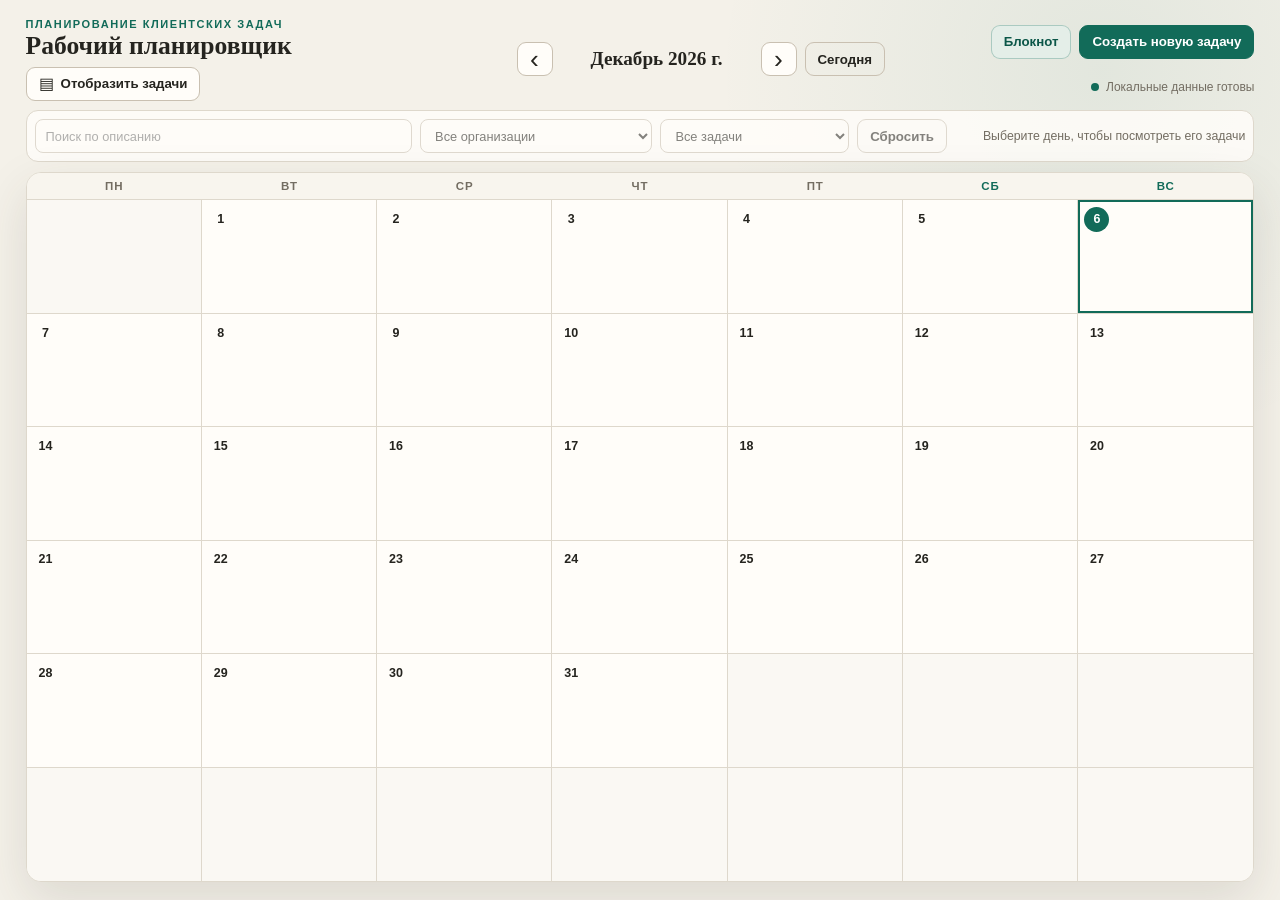
==== commit 772ec14a: "feat: edit task organizations from cards" ====
--- a/index.html
+++ b/index.html
@@ -31,11 +31,6 @@
       </div>
 
       <div class="header-actions">
-        <button class="button button--secondary organizations-button" id="organizationsButton" type="button"
-                aria-label="Организации">
-          <span class="organizations-button__full">Организации</span>
-          <span class="organizations-button__short" aria-hidden="true">Орг.</span>
-        </button>
         <button class="button button--secondary" id="notebookButton" type="button">Блокнот</button>
         <button class="button button--primary" id="createTaskButton" type="button">Создать новую задачу</button>
       </div>
@@ -194,23 +189,6 @@
     </div>
   </dialog>
 
-  <dialog class="organization-dialog" id="organizationDialog" aria-labelledby="organizationDialogTitle">
-    <div class="organization-dialog__content">
-      <header class="notebook-dialog__header">
-        <div>
-          <p class="day-dialog__eyebrow">Список клиентов</p>
-          <h2 id="organizationDialogTitle">Организации</h2>
-        </div>
-        <button class="icon-button" id="closeOrganizationDialogButton" type="button" aria-label="Закрыть">×</button>
-      </header>
-      <p class="organization-dialog__help">
-        Переименование применяется ко всем задачам. Удалённая из выбора организация сохраняется в старых задачах.
-      </p>
-      <p class="form-error organization-dialog__error" id="organizationManagerError" role="alert" hidden></p>
-      <div class="organization-manager-list" id="organizationManagerList"></div>
-    </div>
-  </dialog>
-
   <dialog class="transfer-dialog" id="transferDialog" aria-labelledby="transferDialogTitle">
     <div class="dialog__content">
       <h2 id="transferDialogTitle">Перенести задачу</h2>
--- a/styles.css
+++ b/styles.css
@@ -186,10 +186,6 @@
   gap: 8px;
 }
 
-.organizations-button__short {
-  display: none;
-}
-
 .storage-status {
   grid-area: status;
   display: flex;
@@ -536,7 +532,6 @@
 .dialog,
 .task-form-dialog,
 .notebook-dialog,
-.organization-dialog,
 .confirm-action-dialog,
 .transfer-dialog,
 .unsaved-dialog {
@@ -557,7 +552,6 @@
 .dialog::backdrop,
 .task-form-dialog::backdrop,
 .notebook-dialog::backdrop,
-.organization-dialog::backdrop,
 .confirm-action-dialog::backdrop,
 .transfer-dialog::backdrop,
 .unsaved-dialog::backdrop {
@@ -811,6 +805,21 @@
   font-weight: 700;
 }
 
+.organization-chip--editable {
+  position: relative;
+  border: 0;
+  font-family: inherit;
+  cursor: pointer;
+  user-select: none;
+}
+
+.organization-chip--editable:hover,
+.organization-chip--editable:focus-visible {
+  background: #d5e7df;
+  outline: 1px solid rgba(18, 107, 89, 0.42);
+  outline-offset: 1px;
+}
+
 .day-task-card__actions {
   grid-column: 1 / -1;
   display: flex;
@@ -856,7 +865,8 @@
   color: var(--danger);
 }
 
-.task-icon-button::after {
+.task-icon-button::after,
+.organization-chip--editable::after {
   content: attr(data-tooltip);
   position: absolute;
   left: 50%;
@@ -880,7 +890,9 @@
 }
 
 .task-icon-button:hover::after,
-.task-icon-button:focus-visible::after {
+.task-icon-button:focus-visible::after,
+.organization-chip--editable:hover::after,
+.organization-chip--editable:focus-visible::after {
   opacity: 1;
   transform: translate(-50%, 0);
   visibility: visible;
@@ -1052,11 +1064,6 @@
   max-height: min(84vh, 760px);
 }
 
-.organization-dialog {
-  width: min(620px, calc(100vw - 36px));
-  max-height: min(82vh, 700px);
-}
-
 .notebook-dialog__content {
   display: grid;
   grid-template-rows: auto minmax(120px, 1fr);
@@ -1067,83 +1074,6 @@
   min-height: 120px;
   padding: 14px 18px 20px;
   overflow-y: auto;
-}
-
-.organization-dialog__content {
-  display: grid;
-  grid-template-rows: auto auto auto minmax(110px, 1fr);
-  max-height: min(82vh, 700px);
-}
-
-.organization-dialog__help {
-  margin: 0;
-  padding: 12px 20px 6px;
-  color: var(--muted);
-  font-size: 0.78rem;
-  line-height: 1.45;
-}
-
-.organization-dialog__error {
-  margin: 4px 20px 0;
-}
-
-.organization-manager-list {
-  min-height: 110px;
-  padding: 10px 18px 18px;
-  overflow-y: auto;
-}
-
-.organization-manager-empty {
-  display: grid;
-  place-items: center;
-  min-height: 150px;
-  margin: 0;
-  color: var(--muted);
-  text-align: center;
-}
-
-.organization-manager-row {
-  display: grid;
-  grid-template-columns: minmax(0, 1fr) auto;
-  align-items: center;
-  gap: 10px;
-  padding: 10px 12px;
-  border: 1px solid var(--line);
-  border-radius: 10px;
-  background: #fff;
-}
-
-.organization-manager-row + .organization-manager-row {
-  margin-top: 7px;
-}
-
-.organization-manager-row__info {
-  display: grid;
-  gap: 3px;
-  min-width: 0;
-}
-
-.organization-manager-row__name {
-  overflow: hidden;
-  font-size: 0.86rem;
-  text-overflow: ellipsis;
-  white-space: nowrap;
-}
-
-.organization-manager-row__meta {
-  color: var(--muted);
-  font-size: 0.7rem;
-}
-
-.organization-manager-row__input {
-  min-width: 0;
-  height: 38px;
-  padding: 7px 9px;
-}
-
-.organization-manager-row__actions {
-  display: inline-flex;
-  gap: 4px;
 }
 
 .notebook-empty {
@@ -1345,14 +1275,6 @@
     display: none;
   }
 
-  .organizations-button__full {
-    display: none;
-  }
-
-  .organizations-button__short {
-    display: inline;
-  }
-
   .calendar-day__organization:nth-child(n + 3) {
     display: none;
   }
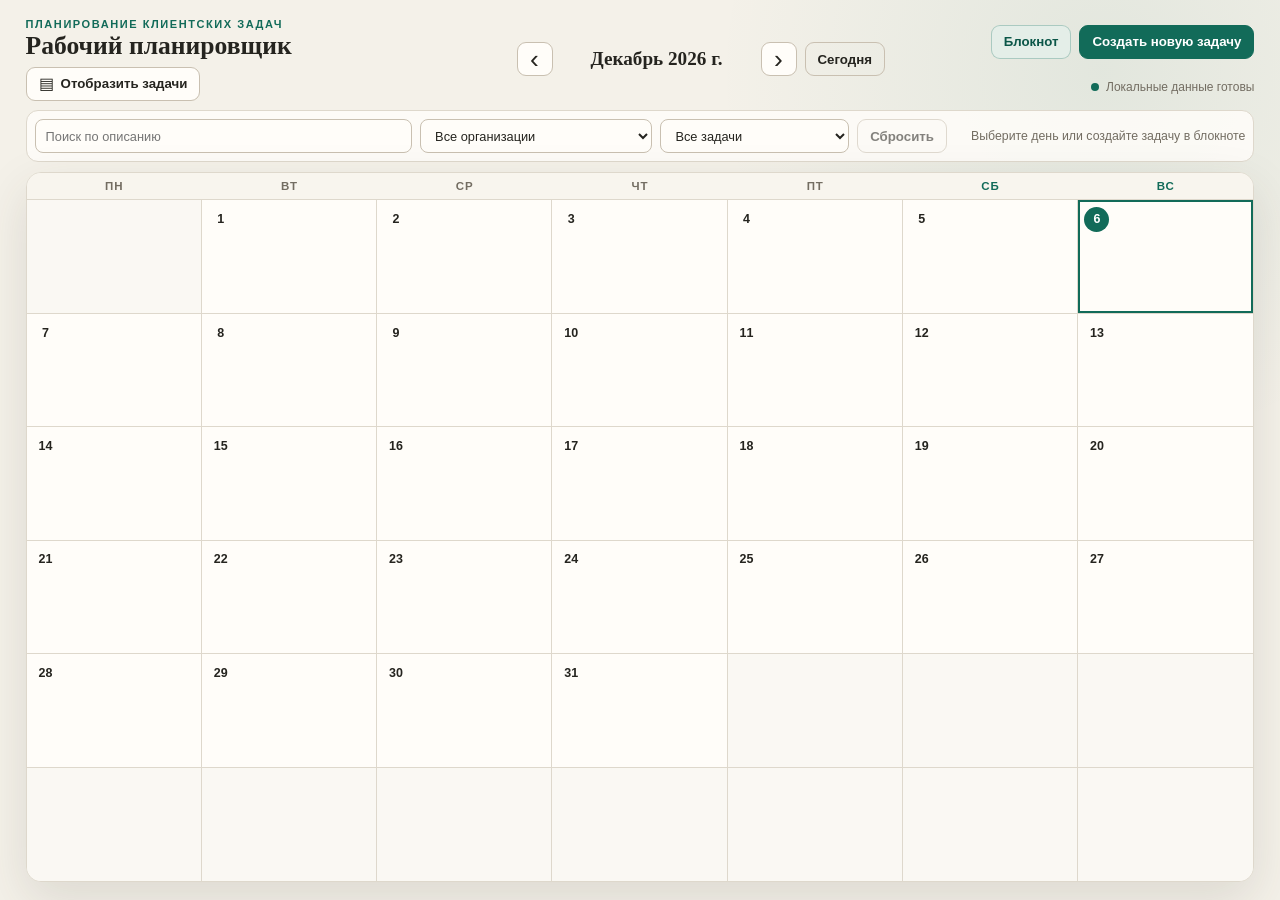
==== commit 957b058a: "feat: add planner search and filtered task view" ====
--- a/index.html
+++ b/index.html
@@ -44,24 +44,24 @@
     <section class="toolbar" aria-label="Поиск и фильтры">
       <label class="field field--search">
         <span class="visually-hidden">Поиск по описанию</span>
-        <input id="searchInput" type="search" placeholder="Поиск по описанию" disabled
-               title="Поиск будет добавлен на шаге 5">
+        <input id="searchInput" type="search" placeholder="Поиск по описанию" autocomplete="off" disabled>
       </label>
       <label class="field">
         <span class="visually-hidden">Организация</span>
-        <select id="organizationFilter" disabled title="Фильтр будет добавлен на шаге 5">
-          <option>Все организации</option>
+        <select id="organizationFilter" disabled>
+          <option value="">Все организации</option>
         </select>
       </label>
       <label class="field">
         <span class="visually-hidden">Статус</span>
-        <select id="statusFilter" disabled title="Фильтр будет добавлен на шаге 5">
-          <option>Все задачи</option>
+        <select id="statusFilter" disabled>
+          <option value="all">Все задачи</option>
+          <option value="incomplete">☐ Невыполненные</option>
+          <option value="completed">☑ Выполненные</option>
         </select>
       </label>
-      <button class="button button--quiet" id="resetFiltersButton" type="button" disabled
-              title="Сброс фильтров будет добавлен на шаге 5">Сбросить</button>
-      <p class="toolbar__hint" id="calendarHint">Выберите день, чтобы посмотреть его задачи</p>
+      <button class="button button--quiet" id="resetFiltersButton" type="button" disabled>Сбросить</button>
+      <p class="toolbar__hint" id="calendarHint">Выберите день или создайте задачу в блокноте</p>
     </section>
 
     <main class="app-main" id="appMain">
@@ -187,6 +187,30 @@
       </header>
       <div class="notebook-list" id="notebookList"></div>
     </div>
+  </dialog>
+
+  <dialog class="organization-edit-dialog" id="organizationEditDialog" aria-labelledby="organizationEditTitle">
+    <form class="organization-edit-form" id="organizationEditForm" novalidate>
+      <header class="task-form__header">
+        <div>
+          <p class="day-dialog__eyebrow">Организация</p>
+          <h2 id="organizationEditTitle">Изменить организацию</h2>
+        </div>
+        <button class="icon-button" id="closeOrganizationEditButton" type="button" aria-label="Закрыть">×</button>
+      </header>
+      <div class="organization-edit-form__body">
+        <div class="form-group">
+          <label for="organizationEditNameInput">Название организации</label>
+          <input id="organizationEditNameInput" type="text" maxlength="100" autocomplete="off">
+          <p class="form-help">Новое название появится во всех связанных задачах. Связь организации с задачами сохранится.</p>
+          <p class="form-error" id="organizationEditError" role="alert" hidden></p>
+        </div>
+      </div>
+      <footer class="task-form__footer">
+        <button class="button" id="cancelOrganizationEditButton" type="button">Отмена</button>
+        <button class="button button--primary" type="submit">Сохранить</button>
+      </footer>
+    </form>
   </dialog>
 
   <dialog class="transfer-dialog" id="transferDialog" aria-labelledby="transferDialogTitle">
--- a/styles.css
+++ b/styles.css
@@ -41,6 +41,7 @@
 
 button,
 input,
+textarea,
 select {
   font: inherit;
 }
@@ -52,8 +53,9 @@
 
 button:focus-visible,
 input:focus-visible,
+textarea:focus-visible,
 select:focus-visible {
-  outline: 3px solid rgba(189, 139, 55, 0.45);
+  outline: 3px solid rgba(18, 107, 89, 0.42);
   outline-offset: 2px;
 }
 
@@ -375,6 +377,20 @@
   justify-content: flex-start;
 }
 
+.filter-empty-state {
+  display: grid;
+  justify-items: center;
+  gap: 9px;
+  min-height: 120px;
+  padding: 24px 14px;
+  color: var(--muted);
+  text-align: center;
+}
+
+.filter-empty-state p {
+  margin: 0;
+}
+
 .calendar-panel {
   display: grid;
   grid-template-rows: auto minmax(0, 1fr);
@@ -532,6 +548,7 @@
 .dialog,
 .task-form-dialog,
 .notebook-dialog,
+.organization-edit-dialog,
 .confirm-action-dialog,
 .transfer-dialog,
 .unsaved-dialog {
@@ -552,6 +569,7 @@
 .dialog::backdrop,
 .task-form-dialog::backdrop,
 .notebook-dialog::backdrop,
+.organization-edit-dialog::backdrop,
 .confirm-action-dialog::backdrop,
 .transfer-dialog::backdrop,
 .unsaved-dialog::backdrop {
@@ -689,6 +707,13 @@
   font-size: 0.76rem;
   text-overflow: ellipsis;
   white-space: nowrap;
+}
+
+.day-task-card__summary-date {
+  color: var(--green-dark);
+  font-size: 0.68rem;
+  font-weight: 700;
+  letter-spacing: 0.02em;
 }
 
 .day-task-card__summary-checkbox {
@@ -827,6 +852,13 @@
   justify-content: flex-end;
   gap: 6px;
   padding-top: 4px;
+}
+
+.day-task-card__order-hint {
+  flex: 1 1 100%;
+  color: var(--muted);
+  font-size: 0.7rem;
+  line-height: 1.3;
 }
 
 .day-task-card__order-actions {
@@ -926,6 +958,36 @@
   font-size: 1.45rem;
 }
 
+.organization-edit-dialog {
+  width: min(520px, calc(100vw - 36px));
+}
+
+.organization-edit-form {
+  display: grid;
+  grid-template-rows: auto minmax(0, 1fr) auto;
+}
+
+.organization-edit-form__body {
+  padding: 18px 20px 4px;
+}
+
+.organization-edit-form__body input {
+  width: 100%;
+  height: 40px;
+  padding: 7px 10px;
+  border: 1px solid var(--line-strong);
+  border-radius: 8px;
+  background: #fff;
+  color: var(--ink);
+  font: inherit;
+}
+
+.organization-edit-form__body input:focus {
+  border-color: var(--green);
+  outline: 2px solid rgba(18, 107, 89, 0.15);
+  outline-offset: 1px;
+}
+
 .task-form__body {
   display: grid;
   gap: 16px;
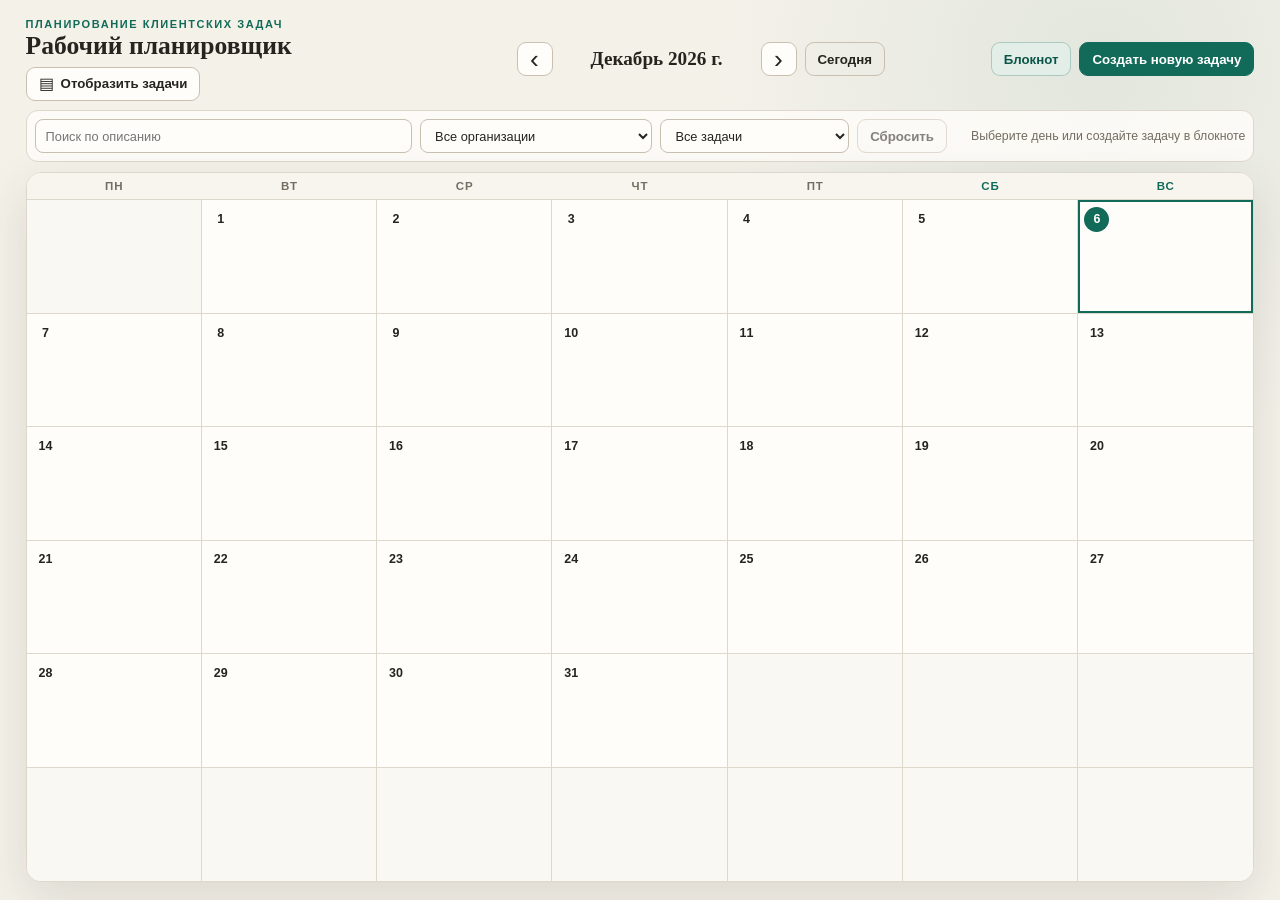
==== commit 6fd6cc1d: "feat: show all filtered dates and simplify header" ====
--- a/index.html
+++ b/index.html
@@ -35,10 +35,6 @@
         <button class="button button--primary" id="createTaskButton" type="button">Создать новую задачу</button>
       </div>
 
-      <div class="storage-status" aria-live="polite">
-        <span class="storage-status__dot" aria-hidden="true"></span>
-        <span id="storageStatus">Проверка локальных данных…</span>
-      </div>
     </header>
 
     <section class="toolbar" aria-label="Поиск и фильтры">
@@ -68,7 +64,7 @@
       <aside class="day-sidebar" id="daySidebar" aria-labelledby="daySidebarTitle" hidden>
         <header class="day-sidebar__header">
           <div>
-            <p class="day-dialog__eyebrow">Задачи на день</p>
+            <p class="day-dialog__eyebrow" id="daySidebarEyebrow">Задачи на день</p>
             <h2 id="daySidebarTitle">Выберите день</h2>
           </div>
         </header>
--- a/styles.css
+++ b/styles.css
@@ -95,9 +95,7 @@
   grid-row: 1;
   display: grid;
   grid-template-columns: minmax(210px, 0.85fr) minmax(360px, 1.2fr) auto;
-  grid-template-areas:
-    "brand navigation actions"
-    "brand navigation status";
+  grid-template-areas: "brand navigation actions";
   gap: 7px 18px;
   align-items: center;
 }
@@ -186,32 +184,6 @@
   display: flex;
   justify-content: flex-end;
   gap: 8px;
-}
-
-.storage-status {
-  grid-area: status;
-  display: flex;
-  align-items: center;
-  justify-content: flex-end;
-  gap: 7px;
-  color: var(--muted);
-  font-size: 0.75rem;
-  white-space: nowrap;
-}
-
-.storage-status__dot {
-  width: 8px;
-  height: 8px;
-  border-radius: 50%;
-  background: var(--gold);
-}
-
-[data-app-state="ready"] .storage-status__dot {
-  background: var(--green);
-}
-
-[data-app-state="error"] .storage-status__dot {
-  background: var(--danger);
 }
 
 .button,
@@ -375,6 +347,30 @@
 
 .day-sidebar .day-task-card__actions {
   justify-content: flex-start;
+}
+
+.day-task-month-heading {
+  position: sticky;
+  top: -10px;
+  z-index: 2;
+  margin: 0 -2px 8px;
+  padding: 9px 10px 7px;
+  border-bottom: 1px solid var(--line);
+  background: var(--surface);
+  color: var(--muted);
+  font-family: Georgia, "Times New Roman", serif;
+  font-size: 0.92rem;
+  font-weight: 700;
+}
+
+.day-task-month-heading:not(:first-child) {
+  margin-top: 10px;
+}
+
+.day-task-month-heading--current {
+  border-bottom-color: var(--green);
+  background: var(--green-soft);
+  color: var(--green-dark);
 }
 
 .filter-empty-state {
@@ -1325,10 +1321,6 @@
     column-gap: 10px;
   }
 
-  .storage-status {
-    display: none;
-  }
-
   .toolbar {
     grid-template-columns: minmax(160px, 1.1fr) minmax(145px, 0.75fr) minmax(125px, 0.65fr) auto;
   }
@@ -1405,8 +1397,7 @@
     gap: 3px 10px;
   }
 
-  .brand__eyebrow,
-  .storage-status {
+  .brand__eyebrow {
     display: none;
   }
 
